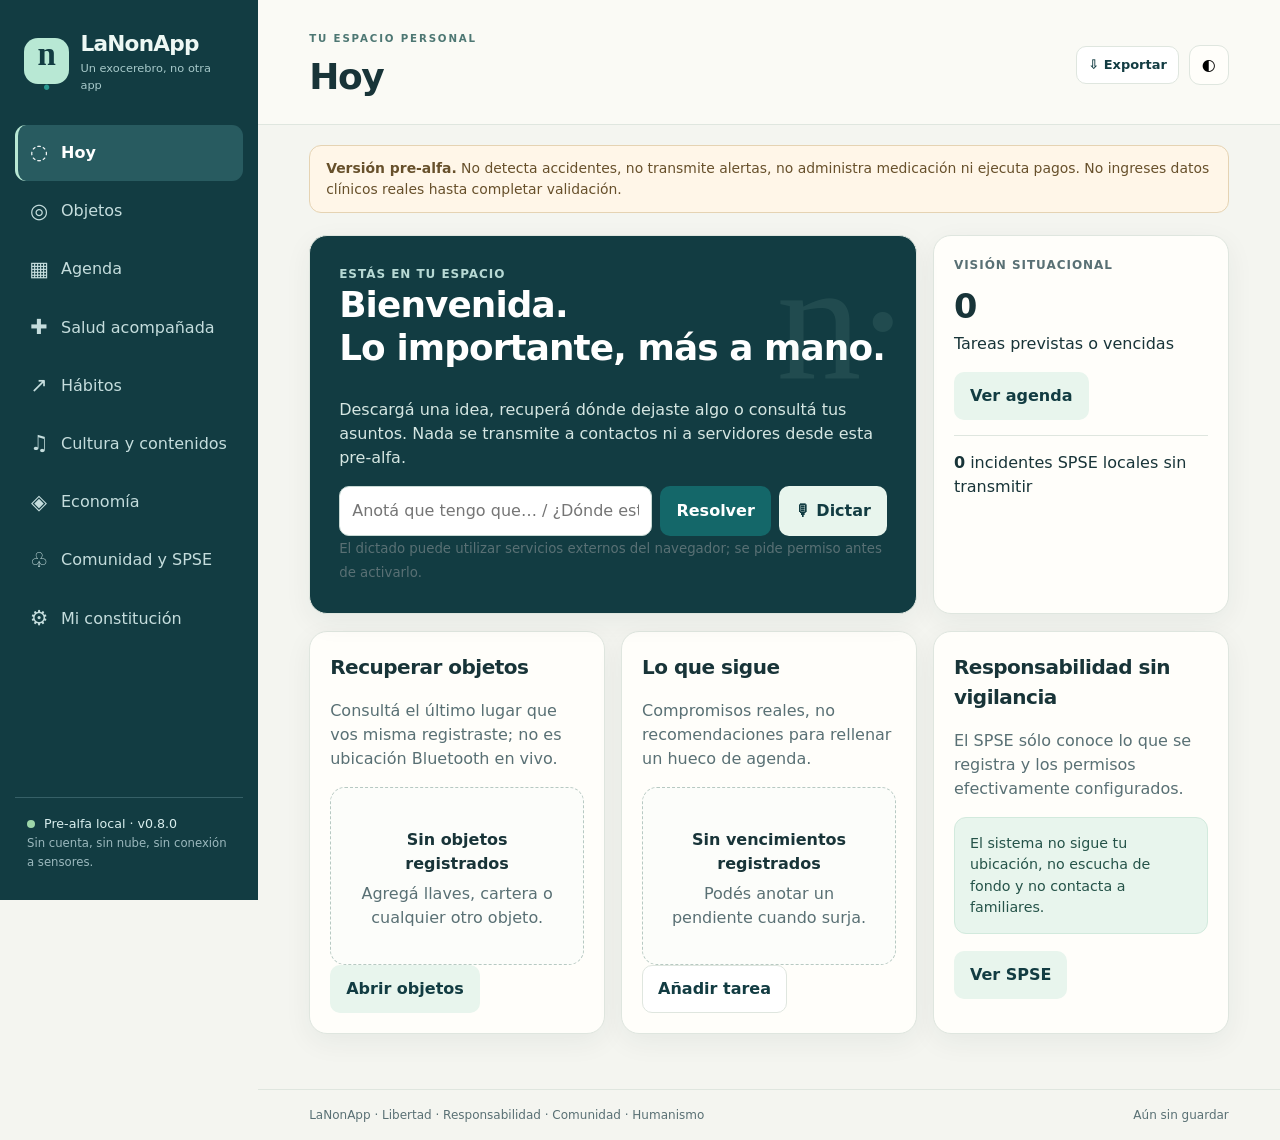
==== lanonapp/app/index.html @ 935981da "LaNonApp: public web preview frontend baseline" ====
<!doctype html><html lang="es"><head><meta charset="utf-8"><meta name="viewport" content="width=device-width,initial-scale=1,viewport-fit=cover"><meta name="theme-color" content="#143f46"><meta name="description" content="LaNonApp: exocerebro personal, situacional y comunitario. Pre-alfa local."><link rel="icon" type="image/svg+xml" href="icons/icon.svg"><link rel="manifest" href="manifest.webmanifest"><link rel="stylesheet" href="style.css"><title>LaNonApp · Mi espacio</title></head><body>
<div id="app-shell"><aside class="side"><div class="brand"><div class="symbol">n<span>·</span></div><div><strong>LaNonApp</strong><small>Un exocerebro, no otra app</small></div></div><nav class="nav" id="nav" aria-label="Familias de LaNonApp"><button data-tab="hoy" class="active"><span>◌</span> Hoy</button><button data-tab="objetos"><span>◎</span> Objetos</button><button data-tab="agenda"><span>▦</span> Agenda</button><button data-tab="salud"><span>✚</span> Salud acompañada</button><button data-tab="habitos"><span>↗</span> Hábitos</button><button data-tab="cultura"><span>♫</span> Cultura y contenidos</button><button data-tab="economia"><span>◈</span> Economía</button><button data-tab="comunidad"><span>♧</span> Comunidad y SPSE</button><button data-tab="gobierno"><span>⚙</span> Mi constitución</button></nav><div class="sidebar-foot"><span class="dot"></span> Pre-alfa local · v0.8.0<br><small>Sin cuenta, sin nube, sin conexión a sensores.</small></div></aside>
<div class="workspace"><header class="topbar"><div class="top-left"><button id="menu" class="only-mobile icon-btn" aria-label="Abrir menú">☰</button><div><span class="eyebrow">TU ESPACIO PERSONAL</span><h1 id="page-title">Hoy</h1></div></div><div class="top-actions"><button class="secondary small" id="export-top" title="Exportar datos locales">⇩ Exportar</button><button class="icon-btn" id="contrast-toggle" aria-label="Cambiar contraste">◐</button></div></header><div class="notice" role="status" id="safety-banner"><strong>Versión pre-alfa.</strong> No detecta accidentes, no transmite alertas, no administra medicación ni ejecuta pagos. No ingreses datos clínicos reales hasta completar validación.</div><main id="content" tabindex="-1"></main><footer class="foot">LaNonApp · Libertad · Responsabilidad · Comunidad · Humanismo <span id="storage-status"></span></footer></div></div>
<div class="toast" id="toast" role="status" aria-live="polite"></div>
<dialog id="modal"><div class="modal-head"><h2 id="modal-title">Nuevo</h2><button id="close-modal" aria-label="Cerrar">✕</button></div><form id="modal-form"><div id="modal-fields"></div><div class="modal-actions"><button type="button" class="secondary" id="cancel-modal">Cancelar</button><button type="submit" class="primary">Guardar</button></div></form></dialog>
<script src="core.js"></script><script src="app.js"></script></body></html>
---- lanonapp/app/style.css ----
:root{--bg:#f4f5f0;--panel:#fffefa;--ink:#183438;--muted:#597074;--line:#dfe6df;--brand:#146769;--deep:#123c42;--mint:#b8e8d4;--mintbg:#e8f5ed;--amber:#945d18;--amberbg:#fff3df;--red:#9b3937;--redbg:#ffe9e7;--shadow:0 8px 28px rgba(21,51,52,.06)}*{box-sizing:border-box}body{margin:0;background:var(--bg);color:var(--ink);font:16px/1.5 system-ui,-apple-system,"Segoe UI",sans-serif}button,input,select,textarea{font:inherit}button{cursor:pointer}a{color:var(--brand)}a:focus-visible,button:focus-visible,input:focus-visible,textarea:focus-visible,select:focus-visible{outline:3px solid #e3a84d;outline-offset:3px}h1,h2,h3,p{margin-top:0}h1{font-size:clamp(1.65rem,3vw,2.25rem);letter-spacing:-.04em;margin:1px 0}h2{font-size:1.25rem;letter-spacing:-.025em}h3{font-size:1rem;margin-bottom:7px}small,.sub,.muted{color:var(--muted)}#app-shell{display:grid;grid-template-columns:258px minmax(0,1fr);min-height:100vh}.side{background:var(--deep);color:#edf8f4;padding:28px 15px;position:sticky;top:0;height:100vh;display:flex;flex-direction:column}.brand{display:flex;align-items:center;gap:11px;padding:0 9px 31px}.brand strong{display:block;font-size:1.35rem;letter-spacing:-.035em}.brand small{display:block;color:#a7c9ca;font-size:.71rem}.symbol{width:46px;height:46px;display:grid;place-items:center;border-radius:14px;background:var(--mint);color:var(--deep);font-size:33px;line-height:1;font-weight:800;font-family:Georgia,serif}.symbol span{color:#2a9991}.nav{display:grid;gap:3px}.nav button{background:none;text-align:left;color:#c5dddd;border:0;border-radius:11px;padding:12px 14px;display:flex;align-items:center;gap:12px;transition:.15s}.nav button span{width:20px;font-size:1.3rem;text-align:center}.nav button:hover,.nav button.active{background:#285b60;color:white}.nav button.active{border-left:3px solid var(--mint);padding-left:11px;font-weight:700}.sidebar-foot{margin-top:auto;font-size:.79rem;padding:17px 12px 0;border-top:1px solid #366067;color:#d9eeee}.sidebar-foot small{font-size:.73rem;color:#9bb8bd}.dot{display:inline-block;width:8px;height:8px;border-radius:10px;background:#9dd6a9;margin-right:5px}.workspace{min-width:0;display:flex;flex-direction:column}.topbar{padding:25px clamp(20px,4vw,56px) 19px;display:flex;justify-content:space-between;align-items:center;gap:12px;border-bottom:1px solid var(--line);background:#fafaf5}.eyebrow{letter-spacing:.18em;font-size:.64rem;font-weight:800;color:#4d7773}.top-actions,.top-left{display:flex;gap:10px;align-items:center}.icon-btn{border:1px solid var(--line);background:var(--panel);width:40px;height:40px;border-radius:11px}.only-mobile{display:none}.notice{margin:20px clamp(20px,4vw,56px) 0;background:#fff6e8;color:#67502b;border:1px solid #e5d3b3;padding:12px 16px;border-radius:12px;font-size:.87rem}main{flex:1;width:100%;padding:22px clamp(20px,4vw,56px) 55px;max-width:1450px;margin:auto}.foot{margin:auto 0 0;padding:16px clamp(20px,4vw,56px);font-size:.75rem;color:var(--muted);border-top:1px solid var(--line);display:flex;justify-content:space-between;gap:15px}.sectionhead{display:flex;justify-content:space-between;align-items:flex-end;gap:12px;margin:0 0 17px}.sectionhead p{margin:5px 0 0;font-size:.92rem;color:var(--muted)}.grid{display:grid;grid-template-columns:repeat(3,minmax(0,1fr));gap:16px}.grid.two{grid-template-columns:repeat(2,minmax(0,1fr))}.grid.four{grid-template-columns:repeat(4,minmax(0,1fr))}.card{background:var(--panel);border:1px solid var(--line);box-shadow:var(--shadow);padding:20px;border-radius:18px;min-width:0}.card.hero{background:var(--deep);color:white;grid-column:span 2;position:relative;overflow:hidden;padding:29px}.card.hero:after{content:"n·";font:170px/1 Georgia,serif;position:absolute;right:12px;top:0;color:rgba(193,236,211,.09);pointer-events:none}.card.hero h2{font-size:clamp(1.6rem,2.8vw,2.6rem);max-width:550px;line-height:1.2}.card.hero p{color:#d5e6e2;max-width:590px}.hero form{display:flex;gap:8px;flex-wrap:wrap;max-width:660px;position:relative;z-index:1}.hero input{flex:1;min-width:210px}.stat{font-size:2.1rem;font-weight:760;letter-spacing:-.05em;margin:8px 0 0}.eyetext{color:var(--muted);font-size:.75rem;font-weight:750;letter-spacing:.08em;text-transform:uppercase}.card.hero .eyetext{color:#b7d9d4}.list{display:grid;gap:9px}.item{display:flex;justify-content:space-between;align-items:center;gap:14px;padding:13px 15px;border:1px solid var(--line);border-radius:13px;background:#fff}.item strong{display:block}.item small{font-size:.78rem}.item .actions{display:flex;gap:7px;align-items:center;flex-wrap:wrap;justify-content:flex-end}.actions button{font-size:.8rem;padding:7px 10px}.pill{font-size:.71rem;font-weight:800;border-radius:99px;padding:3px 8px;background:var(--mintbg);color:var(--brand);white-space:nowrap}.pill.warn{background:var(--amberbg);color:var(--amber)}.pill.critical{background:var(--redbg);color:var(--red)}button.primary,button.secondary,button.soft,button.danger{border-radius:10px;padding:11px 15px;font-weight:650;border:1px solid transparent}.primary{background:var(--brand);color:white}.primary:hover{background:#0b5054}.secondary{border-color:var(--line)!important;background:white;color:var(--deep)}.soft{background:var(--mintbg);color:var(--deep)}.danger{background:var(--redbg);color:var(--red)}button.small{padding:8px 11px;font-size:.81rem}input,textarea,select{width:100%;border:1px solid #c8d9d4;background:#fff;border-radius:10px;padding:12px;color:var(--ink)}textarea{resize:vertical;min-height:90px}label{display:block;font-size:.83rem;font-weight:700;margin:0 0 5px}.field{margin-bottom:13px}.help{font-size:.76rem;color:var(--muted);margin:6px 0}.pair{display:grid;grid-template-columns:1fr 1fr;gap:11px}.wide{grid-column:1/-1}.spacer{height:17px}.kicker{font-weight:800;font-size:.78rem;color:#39746c;letter-spacing:.1em;text-transform:uppercase}.callout{padding:15px;border-radius:12px;background:var(--mintbg);color:#255349;border:1px solid #d2eadd;font-size:.89rem}.callout.warn{background:var(--amberbg);border-color:#ecd7b5;color:#69502b}.callout.critical{background:var(--redbg);border-color:#eec9c7;color:#823433}.empty{padding:34px 20px;text-align:center;color:var(--muted);border:1px dashed #b7c9c2;border-radius:15px;background:#fcfdfa}.empty strong{display:block;color:var(--ink);margin:6px}.tabs{display:flex;gap:8px;flex-wrap:wrap}.tabs button{padding:8px 12px;border-radius:99px;border:1px solid var(--line);background:#fff;color:var(--ink)}.tabs button.selected{background:var(--deep);color:white}.metric-row{display:flex;justify-content:space-between;gap:15px;border-bottom:1px solid var(--line);padding:10px 0}.metric-row:last-child{border:0}.muted-note{font-size:.78rem;color:var(--muted)}.toast{position:fixed;bottom:25px;right:25px;max-width:380px;background:var(--deep);color:white;padding:15px 19px;border-radius:12px;box-shadow:0 15px 45px #123c4244;opacity:0;pointer-events:none;transition:.2s;z-index:30}.toast.show{opacity:1}dialog{width:min(520px,calc(100vw - 25px));border:1px solid var(--line);border-radius:17px;padding:0;box-shadow:0 20px 70px #102a3336;color:var(--ink)}dialog::backdrop{background:#10282bb8}.modal-head{display:flex;justify-content:space-between;align-items:center;padding:20px 22px;border-bottom:1px solid var(--line)}.modal-head h2{margin:0}.modal-head button{background:none;border:0;font-size:1.3rem}#modal-form{padding:22px}.modal-actions{display:flex;gap:9px;justify-content:end;margin-top:15px}.source-links{display:flex;gap:8px;flex-wrap:wrap}.source-links a{border-radius:9px;padding:8px 11px;background:var(--mintbg);font-size:.81rem;text-decoration:none;font-weight:650}.video-wrap{position:relative;padding-top:56.25%;margin:15px 0;border-radius:12px;overflow:hidden;background:#102c30}.video-wrap iframe{position:absolute;inset:0;width:100%;height:100%;border:0}.output{font-size:1.25rem;font-weight:750}.inlineform{display:flex;align-items:end;gap:9px;flex-wrap:wrap}.inlineform>*{flex:1}.inlineform button{flex:0}.badge-inline{font-size:.74rem;font-weight:700;color:#8e591c;background:#fff0da;border-radius:6px;padding:2px 6px}.subtle-box{background:#f5f8f5;border:1px solid var(--line);border-radius:12px;padding:14px}.divider{height:1px;background:var(--line);margin:15px 0}.dangertext{color:var(--red)}body.high-contrast{--bg:#fff;--panel:#fff;--ink:#061516;--muted:#16393a;--line:#597a79;--brand:#055b5a;--deep:#052628;--mintbg:#d9f4e3;--amberbg:#ffe9bf;font-size:18px}body.high-contrast .card{box-shadow:none}@media(max-width:1050px){#app-shell{grid-template-columns:220px minmax(0,1fr)}.grid{grid-template-columns:repeat(2,minmax(0,1fr))}.grid.four{grid-template-columns:repeat(2,minmax(0,1fr))}}@media(max-width:760px){#app-shell{display:block}.side{position:fixed;z-index:15;width:260px;transform:translateX(-100%);transition:.2s;height:100dvh}.side.open{transform:translateX(0)}.only-mobile{display:inline-flex}.topbar{padding:17px 17px}.top-actions .small{display:none}.notice{margin:13px 15px 0}.grid,.grid.two,.grid.four{grid-template-columns:1fr}.card.hero{grid-column:auto}.workspace main{padding:16px 15px 70px}.sectionhead{align-items:start;flex-direction:column}.foot{padding:15px}.item{align-items:start;flex-direction:column}.item .actions{justify-content:flex-start}.hero input{min-width:190px}.pair{grid-template-columns:1fr}}
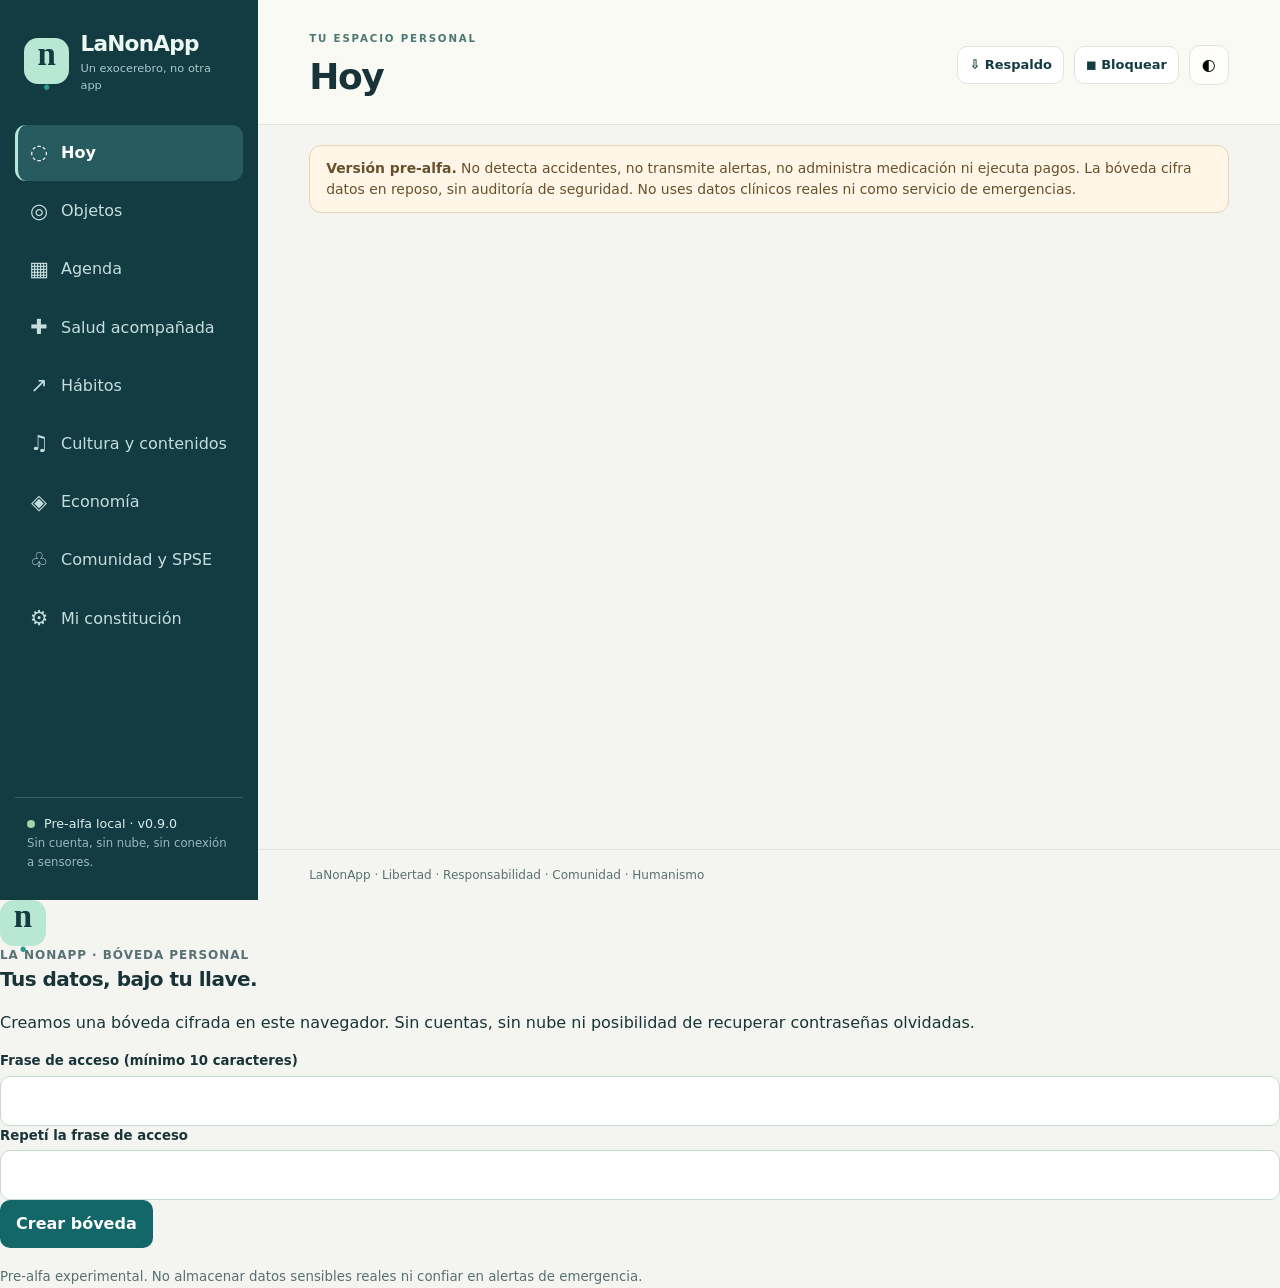
==== commit 29a58fb9: "LaNonApp v0.9: encrypted vault UI" ====
--- a/lanonapp/app/index.html
+++ b/lanonapp/app/index.html
@@ -1,6 +1,6 @@
 <!doctype html><html lang="es"><head><meta charset="utf-8"><meta name="viewport" content="width=device-width,initial-scale=1,viewport-fit=cover"><meta name="theme-color" content="#143f46"><meta name="description" content="LaNonApp: exocerebro personal, situacional y comunitario. Pre-alfa local."><link rel="icon" type="image/svg+xml" href="icons/icon.svg"><link rel="manifest" href="manifest.webmanifest"><link rel="stylesheet" href="style.css"><title>LaNonApp · Mi espacio</title></head><body>
-<div id="app-shell"><aside class="side"><div class="brand"><div class="symbol">n<span>·</span></div><div><strong>LaNonApp</strong><small>Un exocerebro, no otra app</small></div></div><nav class="nav" id="nav" aria-label="Familias de LaNonApp"><button data-tab="hoy" class="active"><span>◌</span> Hoy</button><button data-tab="objetos"><span>◎</span> Objetos</button><button data-tab="agenda"><span>▦</span> Agenda</button><button data-tab="salud"><span>✚</span> Salud acompañada</button><button data-tab="habitos"><span>↗</span> Hábitos</button><button data-tab="cultura"><span>♫</span> Cultura y contenidos</button><button data-tab="economia"><span>◈</span> Economía</button><button data-tab="comunidad"><span>♧</span> Comunidad y SPSE</button><button data-tab="gobierno"><span>⚙</span> Mi constitución</button></nav><div class="sidebar-foot"><span class="dot"></span> Pre-alfa local · v0.8.0<br><small>Sin cuenta, sin nube, sin conexión a sensores.</small></div></aside>
-<div class="workspace"><header class="topbar"><div class="top-left"><button id="menu" class="only-mobile icon-btn" aria-label="Abrir menú">☰</button><div><span class="eyebrow">TU ESPACIO PERSONAL</span><h1 id="page-title">Hoy</h1></div></div><div class="top-actions"><button class="secondary small" id="export-top" title="Exportar datos locales">⇩ Exportar</button><button class="icon-btn" id="contrast-toggle" aria-label="Cambiar contraste">◐</button></div></header><div class="notice" role="status" id="safety-banner"><strong>Versión pre-alfa.</strong> No detecta accidentes, no transmite alertas, no administra medicación ni ejecuta pagos. No ingreses datos clínicos reales hasta completar validación.</div><main id="content" tabindex="-1"></main><footer class="foot">LaNonApp · Libertad · Responsabilidad · Comunidad · Humanismo <span id="storage-status"></span></footer></div></div>
+<div id="app-shell"><aside class="side"><div class="brand"><div class="symbol">n<span>·</span></div><div><strong>LaNonApp</strong><small>Un exocerebro, no otra app</small></div></div><nav class="nav" id="nav" aria-label="Familias de LaNonApp"><button data-tab="hoy" class="active"><span>◌</span> Hoy</button><button data-tab="objetos"><span>◎</span> Objetos</button><button data-tab="agenda"><span>▦</span> Agenda</button><button data-tab="salud"><span>✚</span> Salud acompañada</button><button data-tab="habitos"><span>↗</span> Hábitos</button><button data-tab="cultura"><span>♫</span> Cultura y contenidos</button><button data-tab="economia"><span>◈</span> Economía</button><button data-tab="comunidad"><span>♧</span> Comunidad y SPSE</button><button data-tab="gobierno"><span>⚙</span> Mi constitución</button></nav><div class="sidebar-foot"><span class="dot"></span> Pre-alfa local · v0.9.0<br><small>Sin cuenta, sin nube, sin conexión a sensores.</small></div></aside>
+<div class="workspace"><header class="topbar"><div class="top-left"><button id="menu" class="only-mobile icon-btn" aria-label="Abrir menú">☰</button><div><span class="eyebrow">TU ESPACIO PERSONAL</span><h1 id="page-title">Hoy</h1></div></div><div class="top-actions"><button class="secondary small" id="export-top" title="Exportar respaldo cifrado">⇩ Respaldo</button><button class="secondary small" id="lock-top" title="Cerrar sesión">◼ Bloquear</button><button class="icon-btn" id="contrast-toggle" aria-label="Cambiar contraste">◐</button></div></header><div class="notice" role="status" id="safety-banner"><strong>Versión pre-alfa.</strong> No detecta accidentes, no transmite alertas, no administra medicación ni ejecuta pagos. La bóveda cifra datos en reposo, sin auditoría de seguridad. No uses datos clínicos reales ni como servicio de emergencias.</div><main id="content" tabindex="-1"></main><footer class="foot">LaNonApp · Libertad · Responsabilidad · Comunidad · Humanismo <span id="storage-status"></span></footer></div></div>
 <div class="toast" id="toast" role="status" aria-live="polite"></div>
 <dialog id="modal"><div class="modal-head"><h2 id="modal-title">Nuevo</h2><button id="close-modal" aria-label="Cerrar">✕</button></div><form id="modal-form"><div id="modal-fields"></div><div class="modal-actions"><button type="button" class="secondary" id="cancel-modal">Cancelar</button><button type="submit" class="primary">Guardar</button></div></form></dialog>
-<script src="core.js"></script><script src="app.js"></script></body></html>
+<section class="vault-gate" id="vault-gate" aria-modal="true" role="dialog" aria-labelledby="vault-title"><div class="vault-box"><div class="symbol">n<span>·</span></div><div class="eyetext">LA NONAPP · BÓVEDA PERSONAL</div><h2 id="vault-title">Tus datos, bajo tu llave.</h2><p>Creamos una bóveda cifrada en este navegador. Sin cuentas, sin nube ni posibilidad de recuperar contraseñas olvidadas.</p><form id="vault-form"><label for="vault-pass">Frase de acceso (mínimo 10 caracteres)</label><input id="vault-pass" type="password" minlength="10" required autocomplete="current-password"><div id="vault-confirm-wrap"><label for="vault-confirm">Repetí la frase de acceso</label><input id="vault-confirm" type="password" autocomplete="new-password"></div><button id="vault-submit" type="submit" class="primary">Crear bóveda</button></form><p id="vault-error" role="alert" class="dangertext"></p><small>Pre-alfa experimental. No almacenar datos sensibles reales ni confiar en alertas de emergencia.</small></div></section><script src="core.js"></script><script src="vault.js"></script><script src="app.js"></script></body></html>
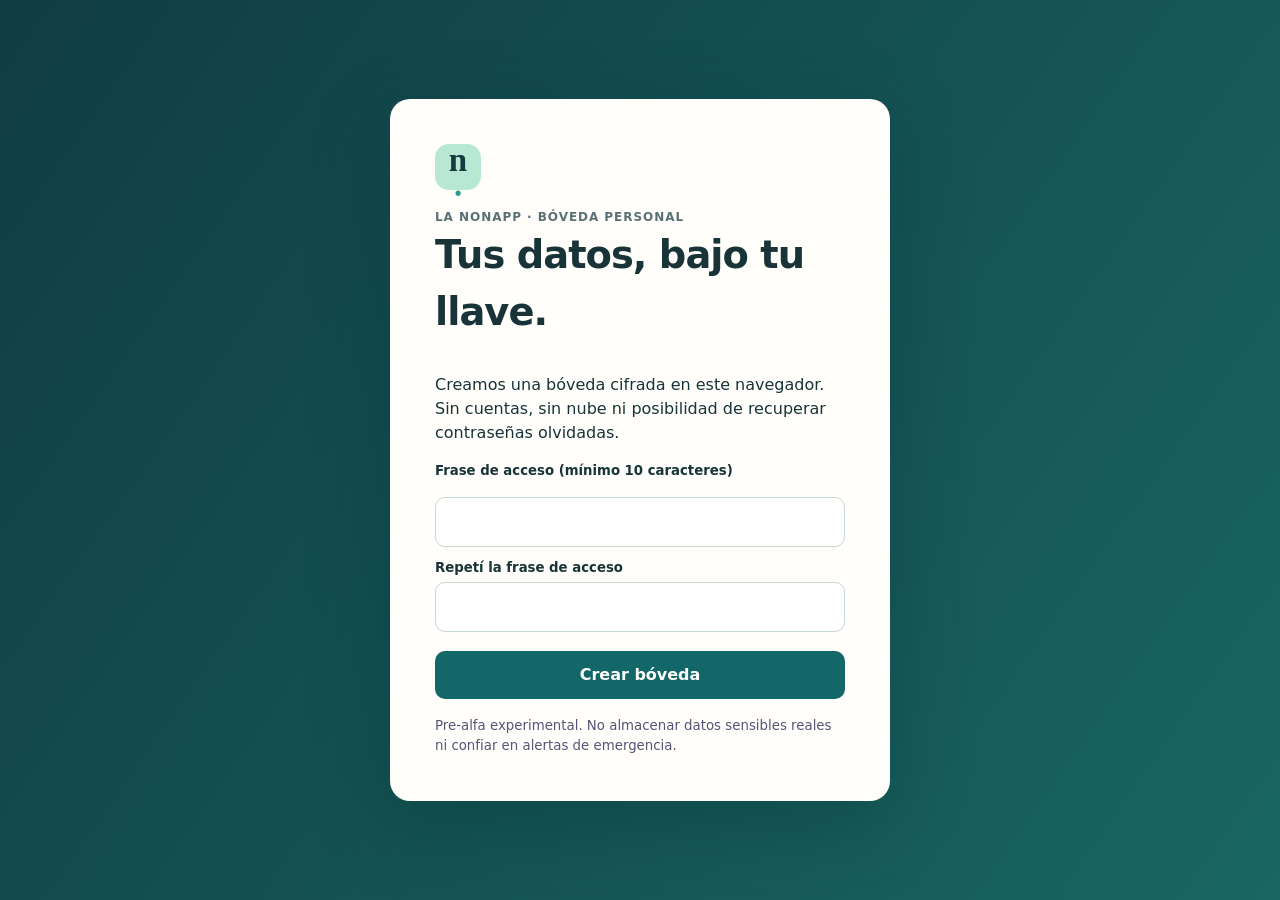
==== commit 5894d304: "LaNonApp v0.9: add privacy-respecting own activity panel" ====
--- a/lanonapp/app/index.html
+++ b/lanonapp/app/index.html
@@ -1,5 +1,5 @@
 <!doctype html><html lang="es"><head><meta charset="utf-8"><meta name="viewport" content="width=device-width,initial-scale=1,viewport-fit=cover"><meta name="theme-color" content="#143f46"><meta name="description" content="LaNonApp: exocerebro personal, situacional y comunitario. Pre-alfa local."><link rel="icon" type="image/svg+xml" href="icons/icon.svg"><link rel="manifest" href="manifest.webmanifest"><link rel="stylesheet" href="style.css"><title>LaNonApp · Mi espacio</title></head><body>
-<div id="app-shell"><aside class="side"><div class="brand"><div class="symbol">n<span>·</span></div><div><strong>LaNonApp</strong><small>Un exocerebro, no otra app</small></div></div><nav class="nav" id="nav" aria-label="Familias de LaNonApp"><button data-tab="hoy" class="active"><span>◌</span> Hoy</button><button data-tab="objetos"><span>◎</span> Objetos</button><button data-tab="agenda"><span>▦</span> Agenda</button><button data-tab="salud"><span>✚</span> Salud acompañada</button><button data-tab="habitos"><span>↗</span> Hábitos</button><button data-tab="cultura"><span>♫</span> Cultura y contenidos</button><button data-tab="economia"><span>◈</span> Economía</button><button data-tab="comunidad"><span>♧</span> Comunidad y SPSE</button><button data-tab="gobierno"><span>⚙</span> Mi constitución</button></nav><div class="sidebar-foot"><span class="dot"></span> Pre-alfa local · v0.9.0<br><small>Sin cuenta, sin nube, sin conexión a sensores.</small></div></aside>
+<div id="app-shell"><aside class="side"><div class="brand"><div class="symbol">n<span>·</span></div><div><strong>LaNonApp</strong><small>Un exocerebro, no otra app</small></div></div><nav class="nav" id="nav" aria-label="Familias de LaNonApp"><button data-tab="hoy" class="active"><span>◌</span> Hoy</button><button data-tab="objetos"><span>◎</span> Objetos</button><button data-tab="agenda"><span>▦</span> Agenda</button><button data-tab="salud"><span>✚</span> Salud acompañada</button><button data-tab="habitos"><span>↗</span> Hábitos</button><button data-tab="cultura"><span>♫</span> Cultura y contenidos</button><button data-tab="economia"><span>◈</span> Economía</button><button data-tab="comunidad"><span>♧</span> Comunidad y SPSE</button><button data-tab="actividad"><span>◷</span> Mi actividad</button><button data-tab="gobierno"><span>⚙</span> Mi constitución</button></nav><div class="sidebar-foot"><span class="dot"></span> Pre-alfa local · v0.9.0<br><small>Sin cuenta, sin nube, sin conexión a sensores.</small></div></aside>
 <div class="workspace"><header class="topbar"><div class="top-left"><button id="menu" class="only-mobile icon-btn" aria-label="Abrir menú">☰</button><div><span class="eyebrow">TU ESPACIO PERSONAL</span><h1 id="page-title">Hoy</h1></div></div><div class="top-actions"><button class="secondary small" id="export-top" title="Exportar respaldo cifrado">⇩ Respaldo</button><button class="secondary small" id="lock-top" title="Cerrar sesión">◼ Bloquear</button><button class="icon-btn" id="contrast-toggle" aria-label="Cambiar contraste">◐</button></div></header><div class="notice" role="status" id="safety-banner"><strong>Versión pre-alfa.</strong> No detecta accidentes, no transmite alertas, no administra medicación ni ejecuta pagos. La bóveda cifra datos en reposo, sin auditoría de seguridad. No uses datos clínicos reales ni como servicio de emergencias.</div><main id="content" tabindex="-1"></main><footer class="foot">LaNonApp · Libertad · Responsabilidad · Comunidad · Humanismo <span id="storage-status"></span></footer></div></div>
 <div class="toast" id="toast" role="status" aria-live="polite"></div>
 <dialog id="modal"><div class="modal-head"><h2 id="modal-title">Nuevo</h2><button id="close-modal" aria-label="Cerrar">✕</button></div><form id="modal-form"><div id="modal-fields"></div><div class="modal-actions"><button type="button" class="secondary" id="cancel-modal">Cancelar</button><button type="submit" class="primary">Guardar</button></div></form></dialog>
--- a/lanonapp/app/style.css
+++ b/lanonapp/app/style.css
@@ -1 +1,3 @@
 :root{--bg:#f4f5f0;--panel:#fffefa;--ink:#183438;--muted:#597074;--line:#dfe6df;--brand:#146769;--deep:#123c42;--mint:#b8e8d4;--mintbg:#e8f5ed;--amber:#945d18;--amberbg:#fff3df;--red:#9b3937;--redbg:#ffe9e7;--shadow:0 8px 28px rgba(21,51,52,.06)}*{box-sizing:border-box}body{margin:0;background:var(--bg);color:var(--ink);font:16px/1.5 system-ui,-apple-system,"Segoe UI",sans-serif}button,input,select,textarea{font:inherit}button{cursor:pointer}a{color:var(--brand)}a:focus-visible,button:focus-visible,input:focus-visible,textarea:focus-visible,select:focus-visible{outline:3px solid #e3a84d;outline-offset:3px}h1,h2,h3,p{margin-top:0}h1{font-size:clamp(1.65rem,3vw,2.25rem);letter-spacing:-.04em;margin:1px 0}h2{font-size:1.25rem;letter-spacing:-.025em}h3{font-size:1rem;margin-bottom:7px}small,.sub,.muted{color:var(--muted)}#app-shell{display:grid;grid-template-columns:258px minmax(0,1fr);min-height:100vh}.side{background:var(--deep);color:#edf8f4;padding:28px 15px;position:sticky;top:0;height:100vh;display:flex;flex-direction:column}.brand{display:flex;align-items:center;gap:11px;padding:0 9px 31px}.brand strong{display:block;font-size:1.35rem;letter-spacing:-.035em}.brand small{display:block;color:#a7c9ca;font-size:.71rem}.symbol{width:46px;height:46px;display:grid;place-items:center;border-radius:14px;background:var(--mint);color:var(--deep);font-size:33px;line-height:1;font-weight:800;font-family:Georgia,serif}.symbol span{color:#2a9991}.nav{display:grid;gap:3px}.nav button{background:none;text-align:left;color:#c5dddd;border:0;border-radius:11px;padding:12px 14px;display:flex;align-items:center;gap:12px;transition:.15s}.nav button span{width:20px;font-size:1.3rem;text-align:center}.nav button:hover,.nav button.active{background:#285b60;color:white}.nav button.active{border-left:3px solid var(--mint);padding-left:11px;font-weight:700}.sidebar-foot{margin-top:auto;font-size:.79rem;padding:17px 12px 0;border-top:1px solid #366067;color:#d9eeee}.sidebar-foot small{font-size:.73rem;color:#9bb8bd}.dot{display:inline-block;width:8px;height:8px;border-radius:10px;background:#9dd6a9;margin-right:5px}.workspace{min-width:0;display:flex;flex-direction:column}.topbar{padding:25px clamp(20px,4vw,56px) 19px;display:flex;justify-content:space-between;align-items:center;gap:12px;border-bottom:1px solid var(--line);background:#fafaf5}.eyebrow{letter-spacing:.18em;font-size:.64rem;font-weight:800;color:#4d7773}.top-actions,.top-left{display:flex;gap:10px;align-items:center}.icon-btn{border:1px solid var(--line);background:var(--panel);width:40px;height:40px;border-radius:11px}.only-mobile{display:none}.notice{margin:20px clamp(20px,4vw,56px) 0;background:#fff6e8;color:#67502b;border:1px solid #e5d3b3;padding:12px 16px;border-radius:12px;font-size:.87rem}main{flex:1;width:100%;padding:22px clamp(20px,4vw,56px) 55px;max-width:1450px;margin:auto}.foot{margin:auto 0 0;padding:16px clamp(20px,4vw,56px);font-size:.75rem;color:var(--muted);border-top:1px solid var(--line);display:flex;justify-content:space-between;gap:15px}.sectionhead{display:flex;justify-content:space-between;align-items:flex-end;gap:12px;margin:0 0 17px}.sectionhead p{margin:5px 0 0;font-size:.92rem;color:var(--muted)}.grid{display:grid;grid-template-columns:repeat(3,minmax(0,1fr));gap:16px}.grid.two{grid-template-columns:repeat(2,minmax(0,1fr))}.grid.four{grid-template-columns:repeat(4,minmax(0,1fr))}.card{background:var(--panel);border:1px solid var(--line);box-shadow:var(--shadow);padding:20px;border-radius:18px;min-width:0}.card.hero{background:var(--deep);color:white;grid-column:span 2;position:relative;overflow:hidden;padding:29px}.card.hero:after{content:"n·";font:170px/1 Georgia,serif;position:absolute;right:12px;top:0;color:rgba(193,236,211,.09);pointer-events:none}.card.hero h2{font-size:clamp(1.6rem,2.8vw,2.6rem);max-width:550px;line-height:1.2}.card.hero p{color:#d5e6e2;max-width:590px}.hero form{display:flex;gap:8px;flex-wrap:wrap;max-width:660px;position:relative;z-index:1}.hero input{flex:1;min-width:210px}.stat{font-size:2.1rem;font-weight:760;letter-spacing:-.05em;margin:8px 0 0}.eyetext{color:var(--muted);font-size:.75rem;font-weight:750;letter-spacing:.08em;text-transform:uppercase}.card.hero .eyetext{color:#b7d9d4}.list{display:grid;gap:9px}.item{display:flex;justify-content:space-between;align-items:center;gap:14px;padding:13px 15px;border:1px solid var(--line);border-radius:13px;background:#fff}.item strong{display:block}.item small{font-size:.78rem}.item .actions{display:flex;gap:7px;align-items:center;flex-wrap:wrap;justify-content:flex-end}.actions button{font-size:.8rem;padding:7px 10px}.pill{font-size:.71rem;font-weight:800;border-radius:99px;padding:3px 8px;background:var(--mintbg);color:var(--brand);white-space:nowrap}.pill.warn{background:var(--amberbg);color:var(--amber)}.pill.critical{background:var(--redbg);color:var(--red)}button.primary,button.secondary,button.soft,button.danger{border-radius:10px;padding:11px 15px;font-weight:650;border:1px solid transparent}.primary{background:var(--brand);color:white}.primary:hover{background:#0b5054}.secondary{border-color:var(--line)!important;background:white;color:var(--deep)}.soft{background:var(--mintbg);color:var(--deep)}.danger{background:var(--redbg);color:var(--red)}button.small{padding:8px 11px;font-size:.81rem}input,textarea,select{width:100%;border:1px solid #c8d9d4;background:#fff;border-radius:10px;padding:12px;color:var(--ink)}textarea{resize:vertical;min-height:90px}label{display:block;font-size:.83rem;font-weight:700;margin:0 0 5px}.field{margin-bottom:13px}.help{font-size:.76rem;color:var(--muted);margin:6px 0}.pair{display:grid;grid-template-columns:1fr 1fr;gap:11px}.wide{grid-column:1/-1}.spacer{height:17px}.kicker{font-weight:800;font-size:.78rem;color:#39746c;letter-spacing:.1em;text-transform:uppercase}.callout{padding:15px;border-radius:12px;background:var(--mintbg);color:#255349;border:1px solid #d2eadd;font-size:.89rem}.callout.warn{background:var(--amberbg);border-color:#ecd7b5;color:#69502b}.callout.critical{background:var(--redbg);border-color:#eec9c7;color:#823433}.empty{padding:34px 20px;text-align:center;color:var(--muted);border:1px dashed #b7c9c2;border-radius:15px;background:#fcfdfa}.empty strong{display:block;color:var(--ink);margin:6px}.tabs{display:flex;gap:8px;flex-wrap:wrap}.tabs button{padding:8px 12px;border-radius:99px;border:1px solid var(--line);background:#fff;color:var(--ink)}.tabs button.selected{background:var(--deep);color:white}.metric-row{display:flex;justify-content:space-between;gap:15px;border-bottom:1px solid var(--line);padding:10px 0}.metric-row:last-child{border:0}.muted-note{font-size:.78rem;color:var(--muted)}.toast{position:fixed;bottom:25px;right:25px;max-width:380px;background:var(--deep);color:white;padding:15px 19px;border-radius:12px;box-shadow:0 15px 45px #123c4244;opacity:0;pointer-events:none;transition:.2s;z-index:30}.toast.show{opacity:1}dialog{width:min(520px,calc(100vw - 25px));border:1px solid var(--line);border-radius:17px;padding:0;box-shadow:0 20px 70px #102a3336;color:var(--ink)}dialog::backdrop{background:#10282bb8}.modal-head{display:flex;justify-content:space-between;align-items:center;padding:20px 22px;border-bottom:1px solid var(--line)}.modal-head h2{margin:0}.modal-head button{background:none;border:0;font-size:1.3rem}#modal-form{padding:22px}.modal-actions{display:flex;gap:9px;justify-content:end;margin-top:15px}.source-links{display:flex;gap:8px;flex-wrap:wrap}.source-links a{border-radius:9px;padding:8px 11px;background:var(--mintbg);font-size:.81rem;text-decoration:none;font-weight:650}.video-wrap{position:relative;padding-top:56.25%;margin:15px 0;border-radius:12px;overflow:hidden;background:#102c30}.video-wrap iframe{position:absolute;inset:0;width:100%;height:100%;border:0}.output{font-size:1.25rem;font-weight:750}.inlineform{display:flex;align-items:end;gap:9px;flex-wrap:wrap}.inlineform>*{flex:1}.inlineform button{flex:0}.badge-inline{font-size:.74rem;font-weight:700;color:#8e591c;background:#fff0da;border-radius:6px;padding:2px 6px}.subtle-box{background:#f5f8f5;border:1px solid var(--line);border-radius:12px;padding:14px}.divider{height:1px;background:var(--line);margin:15px 0}.dangertext{color:var(--red)}body.high-contrast{--bg:#fff;--panel:#fff;--ink:#061516;--muted:#16393a;--line:#597a79;--brand:#055b5a;--deep:#052628;--mintbg:#d9f4e3;--amberbg:#ffe9bf;font-size:18px}body.high-contrast .card{box-shadow:none}@media(max-width:1050px){#app-shell{grid-template-columns:220px minmax(0,1fr)}.grid{grid-template-columns:repeat(2,minmax(0,1fr))}.grid.four{grid-template-columns:repeat(2,minmax(0,1fr))}}@media(max-width:760px){#app-shell{display:block}.side{position:fixed;z-index:15;width:260px;transform:translateX(-100%);transition:.2s;height:100dvh}.side.open{transform:translateX(0)}.only-mobile{display:inline-flex}.topbar{padding:17px 17px}.top-actions .small{display:none}.notice{margin:13px 15px 0}.grid,.grid.two,.grid.four{grid-template-columns:1fr}.card.hero{grid-column:auto}.workspace main{padding:16px 15px 70px}.sectionhead{align-items:start;flex-direction:column}.foot{padding:15px}.item{align-items:start;flex-direction:column}.item .actions{justify-content:flex-start}.hero input{min-width:190px}.pair{grid-template-columns:1fr}}
+
+.vault-gate{position:fixed;inset:0;z-index:100;background:linear-gradient(125deg,#103d43,#196662);display:flex;align-items:center;justify-content:center;padding:22px;overflow:auto}.vault-box{width:min(500px,100%);background:#fffefa;border-radius:20px;padding:clamp(22px,5vw,45px);box-shadow:0 25px 80px #00333355}.vault-box h2{font-size:clamp(1.6rem,4vw,2.4rem)}.vault-box .symbol{margin-bottom:18px}.vault-box form{display:grid;gap:11px}.vault-box button{margin-top:8px}.vault-box small{display:block;margin-top:17px;color:#557}.vault-gate[hidden],#app-shell[hidden]{display:none!important}@media(max-width:760px){#lock-top{display:inline-flex!important}}
